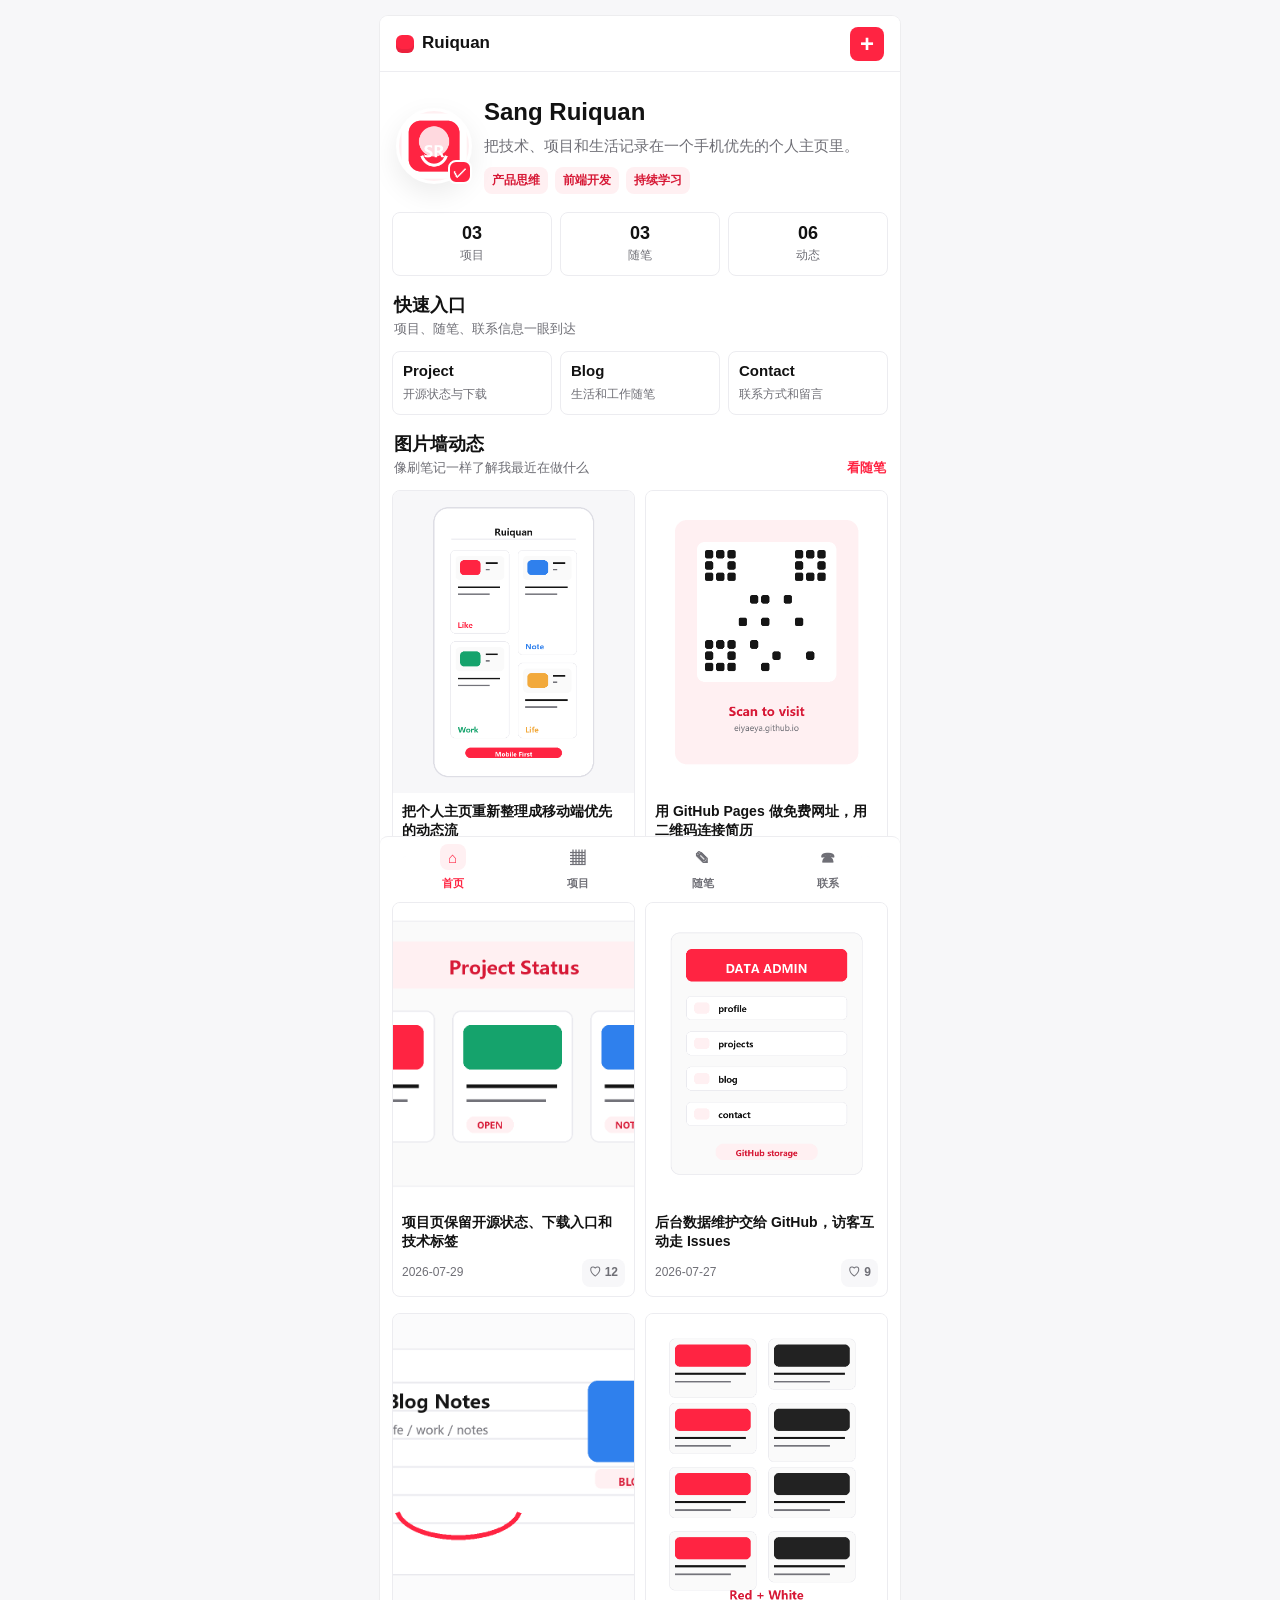
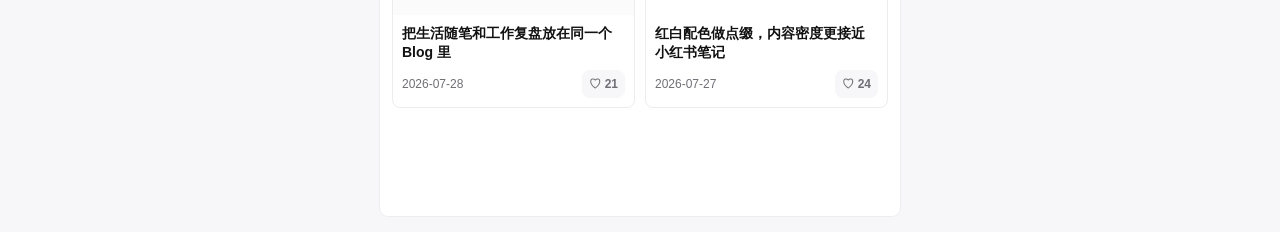
==== index.html @ a903d990 "Build mobile personal homepage" ====
<!doctype html>
<html lang="zh-CN">
  <head>
    <meta charset="utf-8" />
    <meta name="viewport" content="width=device-width, initial-scale=1, viewport-fit=cover" />
    <meta name="theme-color" content="#ff2442" />
    <meta name="description" content="Sang Ruiquan 的个人主页：项目、随笔、动态和联系方式。" />
    <title>Sang Ruiquan | 个人主页</title>
    <link rel="manifest" href="site.webmanifest" />
    <link rel="stylesheet" href="styles.css" />
  </head>
  <body>
    <div class="app-shell">
      <header class="topbar" aria-label="站点顶部">
        <a class="brand-mark" href="#home" aria-label="返回首页">
          <span class="brand-dot"></span>
          <span>Ruiquan</span>
        </a>
        <div class="topbar-actions">
          <a class="icon-button" href="admin.html" aria-label="后台维护" title="后台维护">
            <span aria-hidden="true">+</span>
          </a>
        </div>
      </header>

      <main id="app" class="page-stack" aria-live="polite">
        <section class="loading-state">
          <div class="spinner" aria-hidden="true"></div>
          <p>正在加载个人主页</p>
        </section>
      </main>

      <nav class="bottom-nav" aria-label="主导航">
        <a class="nav-item is-active" data-route="home" href="#home">
          <span class="nav-icon" aria-hidden="true">⌂</span>
          <span>首页</span>
        </a>
        <a class="nav-item" data-route="projects" href="#projects">
          <span class="nav-icon" aria-hidden="true">▦</span>
          <span>项目</span>
        </a>
        <a class="nav-item" data-route="blog" href="#blog">
          <span class="nav-icon" aria-hidden="true">✎</span>
          <span>随笔</span>
        </a>
        <a class="nav-item" data-route="contact" href="#contact">
          <span class="nav-icon" aria-hidden="true">☎</span>
          <span>联系</span>
        </a>
      </nav>
    </div>

    <script src="app.js" type="module"></script>
  </body>
</html>
---- styles.css ----
:root {
  --red: #ff2442;
  --red-deep: #d71936;
  --red-soft: #fff0f2;
  --ink: #121212;
  --muted: #6f6f76;
  --line: #ececf0;
  --paper: #ffffff;
  --wash: #f7f7f9;
  --green: #15a36c;
  --amber: #b7791f;
  --shadow: 0 10px 28px rgba(18, 18, 18, 0.08);
  color-scheme: light;
  font-family: "PingFang SC", "HarmonyOS Sans SC", "Microsoft YaHei", "Helvetica Neue", Arial, sans-serif;
}

* {
  box-sizing: border-box;
}

html {
  background: var(--wash);
  min-height: 100%;
  scroll-behavior: smooth;
}

body {
  margin: 0;
  min-height: 100vh;
  background: var(--wash);
  color: var(--ink);
  font-size: 15px;
  line-height: 1.55;
  letter-spacing: 0;
}

a {
  color: inherit;
  text-decoration: none;
}

button,
input,
textarea,
select {
  font: inherit;
}

button {
  border: 0;
  cursor: pointer;
}

.app-shell {
  min-height: 100vh;
  max-width: 520px;
  margin: 0 auto;
  background: var(--paper);
  box-shadow: 0 0 0 1px rgba(0, 0, 0, 0.04);
}

.topbar {
  position: sticky;
  top: 0;
  z-index: 20;
  display: flex;
  align-items: center;
  justify-content: space-between;
  height: 56px;
  padding: max(10px, env(safe-area-inset-top)) 16px 10px;
  background: rgba(255, 255, 255, 0.94);
  border-bottom: 1px solid rgba(236, 236, 240, 0.9);
  backdrop-filter: blur(16px);
}

.brand-mark {
  display: inline-flex;
  align-items: center;
  min-width: 0;
  gap: 8px;
  font-size: 17px;
  font-weight: 800;
}

.brand-dot {
  width: 18px;
  height: 18px;
  border-radius: 6px;
  background: var(--red);
  box-shadow: inset 0 -4px 0 rgba(0, 0, 0, 0.08);
}

.topbar-actions {
  display: flex;
  gap: 8px;
}

.icon-button {
  display: inline-grid;
  place-items: center;
  width: 34px;
  height: 34px;
  border-radius: 8px;
  background: var(--red);
  color: #fff;
  font-size: 24px;
  font-weight: 600;
  line-height: 1;
}

.page-stack {
  min-height: calc(100vh - 128px);
  padding: 12px 12px calc(92px + env(safe-area-inset-bottom));
}

.view {
  display: grid;
  gap: 12px;
}

.profile-hero {
  display: grid;
  grid-template-columns: 76px minmax(0, 1fr);
  gap: 12px;
  align-items: center;
  padding: 14px 4px 6px;
}

.avatar-wrap {
  position: relative;
  width: 76px;
  aspect-ratio: 1;
}

.avatar {
  display: block;
  width: 76px;
  height: 76px;
  border-radius: 50%;
  object-fit: cover;
  border: 3px solid #fff;
  box-shadow: var(--shadow);
  background: var(--red-soft);
}

.avatar-badge {
  position: absolute;
  right: 0;
  bottom: 0;
  display: grid;
  place-items: center;
  width: 24px;
  height: 24px;
  border-radius: 8px;
  background: var(--red);
  color: #fff;
  font-size: 14px;
  font-weight: 800;
  border: 2px solid #fff;
}

.profile-copy {
  min-width: 0;
}

.profile-copy h1 {
  margin: 0;
  overflow-wrap: anywhere;
  font-size: 24px;
  line-height: 1.2;
}

.profile-copy p {
  margin: 7px 0 0;
  color: var(--muted);
}

.tag-row {
  display: flex;
  flex-wrap: wrap;
  gap: 7px;
  margin-top: 10px;
}

.tag {
  display: inline-flex;
  align-items: center;
  min-height: 26px;
  padding: 4px 8px;
  border-radius: 8px;
  background: var(--red-soft);
  color: var(--red-deep);
  font-size: 12px;
  font-weight: 700;
}

.metric-strip {
  display: grid;
  grid-template-columns: repeat(3, minmax(0, 1fr));
  gap: 8px;
}

.metric {
  min-width: 0;
  padding: 10px 8px;
  border: 1px solid var(--line);
  border-radius: 8px;
  text-align: center;
}

.metric strong {
  display: block;
  overflow-wrap: anywhere;
  font-size: 18px;
  line-height: 1.2;
}

.metric span {
  display: block;
  margin-top: 2px;
  color: var(--muted);
  font-size: 12px;
}

.section-head {
  display: flex;
  align-items: end;
  justify-content: space-between;
  gap: 12px;
  padding: 6px 2px 0;
}

.section-head h2 {
  margin: 0;
  font-size: 18px;
  line-height: 1.25;
}

.section-head p {
  margin: 3px 0 0;
  color: var(--muted);
  font-size: 13px;
}

.text-link {
  flex: 0 0 auto;
  color: var(--red);
  font-size: 13px;
  font-weight: 800;
}

.module-grid {
  display: grid;
  grid-template-columns: repeat(3, minmax(0, 1fr));
  gap: 8px;
}

.module-card {
  min-width: 0;
  padding: 10px;
  border-radius: 8px;
  background: var(--paper);
  border: 1px solid var(--line);
}

.module-card strong {
  display: block;
  overflow-wrap: anywhere;
  font-size: 15px;
  line-height: 1.25;
}

.module-card span {
  display: block;
  margin-top: 4px;
  color: var(--muted);
  font-size: 12px;
}

.feed-masonry {
  column-count: 2;
  column-gap: 10px;
}

.note-card {
  display: inline-block;
  width: 100%;
  margin: 0 0 10px;
  overflow: hidden;
  border-radius: 8px;
  background: var(--paper);
  border: 1px solid var(--line);
  break-inside: avoid;
}

.note-card img {
  display: block;
  width: 100%;
  aspect-ratio: 4 / 5;
  object-fit: cover;
  background: var(--wash);
}

.note-body {
  padding: 9px;
}

.note-title {
  margin: 0;
  overflow-wrap: anywhere;
  font-size: 14px;
  line-height: 1.35;
}

.note-meta {
  display: flex;
  align-items: center;
  justify-content: space-between;
  gap: 6px;
  margin-top: 8px;
  color: var(--muted);
  font-size: 12px;
}

.like-button {
  display: inline-flex;
  align-items: center;
  gap: 4px;
  min-height: 28px;
  padding: 4px 7px;
  border-radius: 8px;
  background: #f7f7f9;
  color: var(--muted);
  font-weight: 700;
}

.like-button.is-liked {
  background: var(--red-soft);
  color: var(--red);
}

.card-list {
  display: grid;
  gap: 10px;
}

.project-card,
.blog-card,
.contact-card,
.admin-panel {
  border: 1px solid var(--line);
  border-radius: 8px;
  background: var(--paper);
}

.project-card,
.blog-card {
  overflow: hidden;
}

.project-card img,
.blog-card img {
  display: block;
  width: 100%;
  aspect-ratio: 16 / 10;
  object-fit: cover;
  background: var(--wash);
}

.content-pad {
  padding: 12px;
}

.card-kicker {
  display: flex;
  align-items: center;
  justify-content: space-between;
  gap: 8px;
  margin-bottom: 7px;
  color: var(--muted);
  font-size: 12px;
}

.status-pill {
  display: inline-flex;
  align-items: center;
  min-height: 24px;
  padding: 3px 8px;
  border-radius: 8px;
  background: #eefbf5;
  color: var(--green);
  font-size: 12px;
  font-weight: 800;
}

.status-pill.is-closed {
  background: #fff7e8;
  color: var(--amber);
}

.card-title {
  margin: 0;
  overflow-wrap: anywhere;
  font-size: 18px;
  line-height: 1.3;
}

.card-copy {
  margin: 8px 0 0;
  color: var(--muted);
}

.action-row {
  display: flex;
  flex-wrap: wrap;
  gap: 8px;
  margin-top: 12px;
}

.primary-button,
.secondary-button,
.ghost-button {
  display: inline-flex;
  align-items: center;
  justify-content: center;
  gap: 6px;
  min-height: 36px;
  max-width: 100%;
  padding: 8px 12px;
  border-radius: 8px;
  font-weight: 800;
  line-height: 1.2;
}

.primary-button {
  background: var(--red);
  color: #fff;
}

.secondary-button {
  background: var(--red-soft);
  color: var(--red-deep);
}

.ghost-button {
  background: #f7f7f9;
  color: var(--ink);
}

.button-disabled {
  opacity: 0.48;
  pointer-events: none;
}

.blog-card .card-copy {
  display: -webkit-box;
  overflow: hidden;
  -webkit-box-orient: vertical;
  -webkit-line-clamp: 3;
}

.contact-grid {
  display: grid;
  gap: 9px;
}

.contact-card {
  display: flex;
  align-items: center;
  justify-content: space-between;
  gap: 12px;
  padding: 12px;
}

.contact-main {
  min-width: 0;
}

.contact-main strong,
.contact-main span {
  display: block;
  overflow-wrap: anywhere;
}

.contact-main span {
  margin-top: 2px;
  color: var(--muted);
  font-size: 13px;
}

.contact-chip {
  flex: 0 0 auto;
  color: var(--red);
  font-size: 13px;
  font-weight: 800;
}

.notice-card {
  padding: 12px;
  border-radius: 8px;
  background: var(--red-soft);
  color: var(--red-deep);
}

.notice-card p {
  margin: 0;
}

.loading-state,
.error-state {
  display: grid;
  place-items: center;
  min-height: 300px;
  gap: 10px;
  color: var(--muted);
  text-align: center;
}

.spinner {
  width: 28px;
  height: 28px;
  border-radius: 50%;
  border: 3px solid var(--red-soft);
  border-top-color: var(--red);
  animation: spin 0.8s linear infinite;
}

@keyframes spin {
  to {
    transform: rotate(360deg);
  }
}

.bottom-nav {
  position: fixed;
  left: 50%;
  bottom: 0;
  z-index: 30;
  display: grid;
  grid-template-columns: repeat(4, minmax(0, 1fr));
  width: min(100%, 520px);
  height: calc(64px + env(safe-area-inset-bottom));
  padding: 6px 10px max(6px, env(safe-area-inset-bottom));
  transform: translateX(-50%);
  background: rgba(255, 255, 255, 0.96);
  border-top: 1px solid rgba(236, 236, 240, 0.95);
  backdrop-filter: blur(16px);
}

.nav-item {
  display: grid;
  place-items: center;
  gap: 2px;
  min-width: 0;
  color: var(--muted);
  font-size: 11px;
  font-weight: 700;
}

.nav-icon {
  display: grid;
  place-items: center;
  width: 26px;
  height: 26px;
  border-radius: 8px;
  font-size: 15px;
  line-height: 1;
}

.nav-item.is-active {
  color: var(--red);
}

.nav-item.is-active .nav-icon {
  background: var(--red-soft);
}

.admin-shell {
  max-width: 760px;
  min-height: 100vh;
  margin: 0 auto;
  padding: 12px;
  background: var(--paper);
}

.admin-header {
  display: flex;
  align-items: center;
  justify-content: space-between;
  gap: 12px;
  padding: 10px 0 14px;
  border-bottom: 1px solid var(--line);
}

.admin-header h1 {
  margin: 0;
  font-size: 21px;
}

.admin-grid {
  display: grid;
  gap: 12px;
  padding: 12px 0 28px;
}

.admin-panel {
  padding: 12px;
}

.admin-panel h2 {
  margin: 0 0 10px;
  font-size: 16px;
}

.field-grid {
  display: grid;
  gap: 9px;
}

.field-grid label {
  display: grid;
  gap: 5px;
  color: var(--muted);
  font-size: 13px;
  font-weight: 700;
}

.field-grid input,
.field-grid textarea {
  width: 100%;
  border: 1px solid var(--line);
  border-radius: 8px;
  padding: 10px;
  background: #fff;
  color: var(--ink);
  outline: none;
}

.field-grid textarea {
  min-height: 300px;
  resize: vertical;
  font-family: Consolas, "Courier New", monospace;
  font-size: 13px;
  line-height: 1.55;
}

.field-grid input:focus,
.field-grid textarea:focus {
  border-color: var(--red);
  box-shadow: 0 0 0 3px var(--red-soft);
}

.admin-status {
  min-height: 22px;
  margin: 0;
  color: var(--muted);
  font-size: 13px;
}

@media (min-width: 760px) {
  .app-shell {
    margin-top: 16px;
    margin-bottom: 16px;
    border-radius: 8px;
    overflow: hidden;
  }

  .bottom-nav {
    border-radius: 8px 8px 0 0;
  }
}
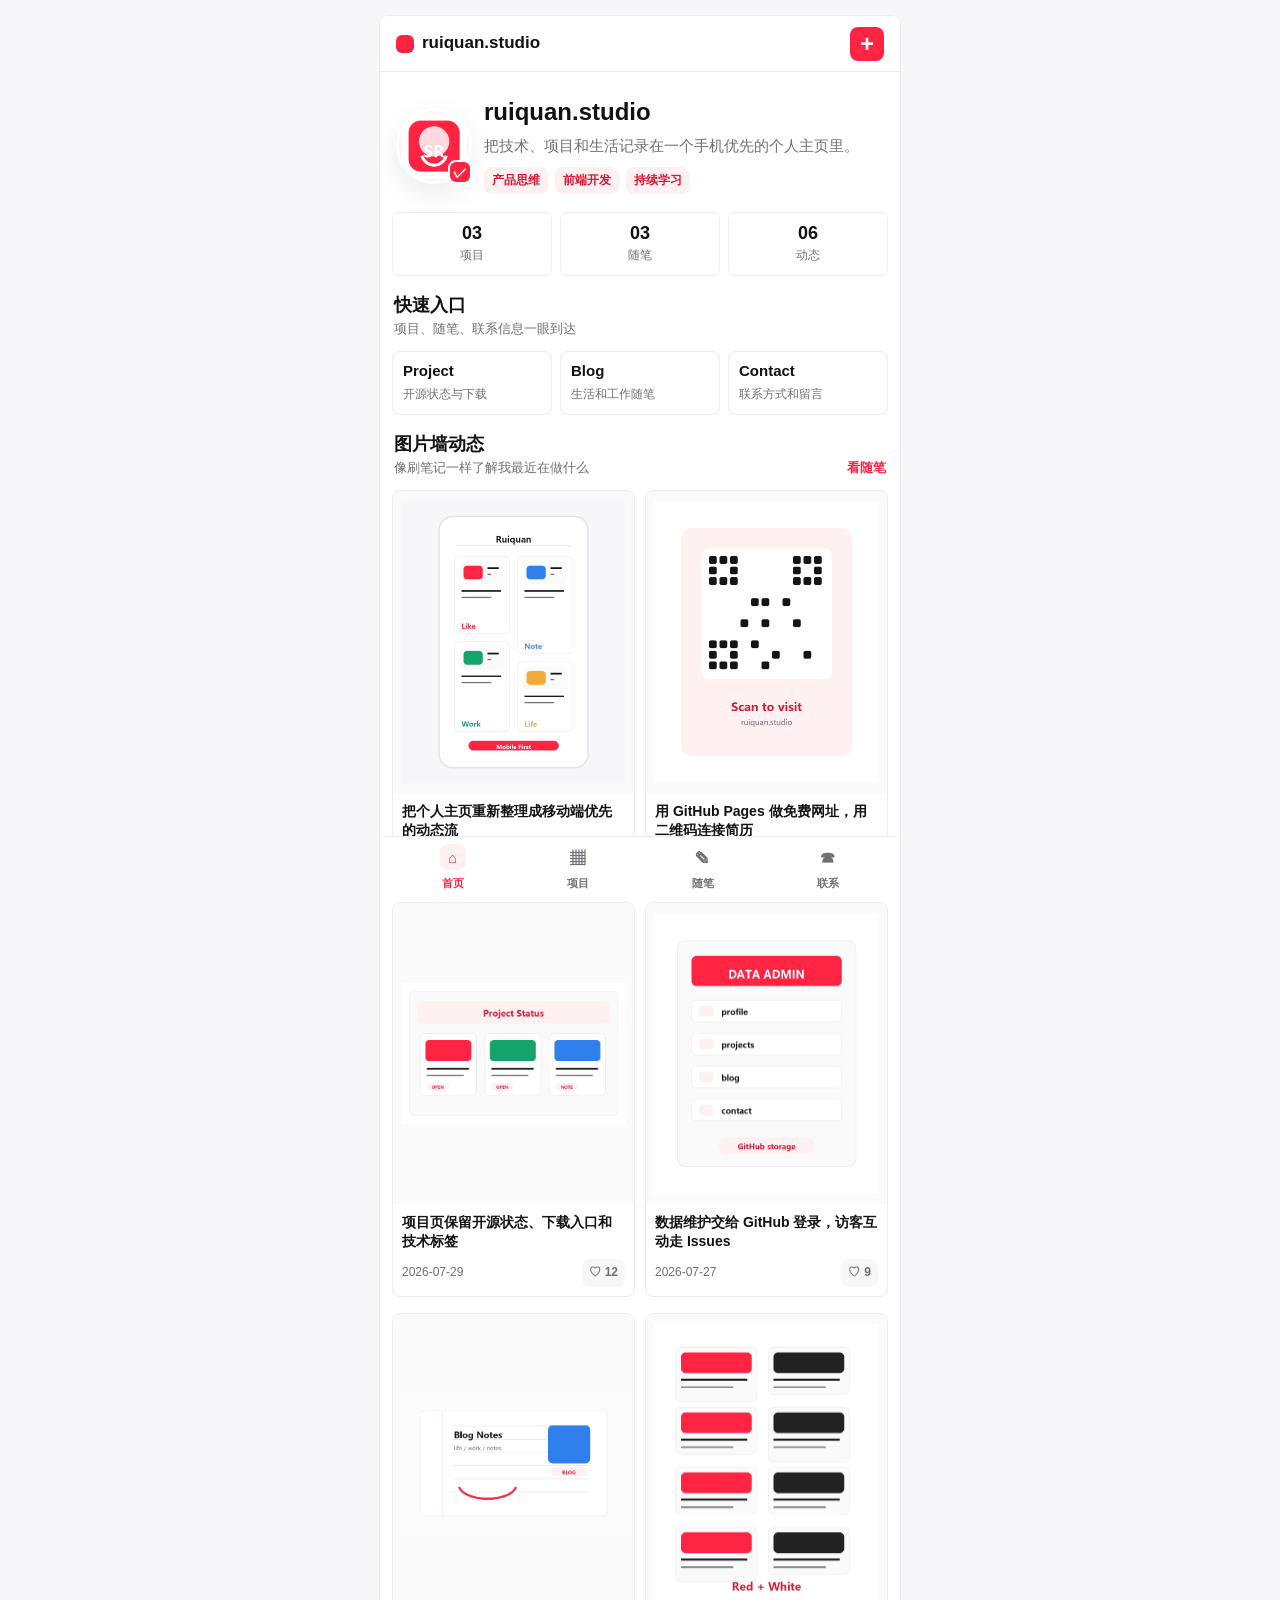
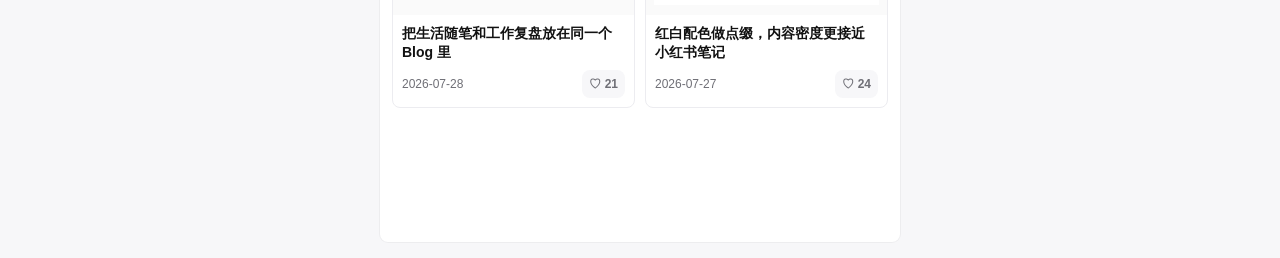
==== commit a6434e6b: "Secure maintenance and rename site branding" ====
--- a/index.html
+++ b/index.html
@@ -4,8 +4,8 @@
     <meta charset="utf-8" />
     <meta name="viewport" content="width=device-width, initial-scale=1, viewport-fit=cover" />
     <meta name="theme-color" content="#ff2442" />
-    <meta name="description" content="Sang Ruiquan 的个人主页：项目、随笔、动态和联系方式。" />
-    <title>Sang Ruiquan | 个人主页</title>
+    <meta name="description" content="ruiquan.studio：项目、随笔、动态和联系方式。" />
+    <title>ruiquan.studio | 个人主页</title>
     <link rel="manifest" href="site.webmanifest" />
     <link rel="stylesheet" href="styles.css" />
   </head>
@@ -14,10 +14,10 @@
       <header class="topbar" aria-label="站点顶部">
         <a class="brand-mark" href="#home" aria-label="返回首页">
           <span class="brand-dot"></span>
-          <span>Ruiquan</span>
+          <span>ruiquan.studio</span>
         </a>
         <div class="topbar-actions">
-          <a class="icon-button" href="admin.html" aria-label="后台维护" title="后台维护">
+          <a class="icon-button" href="#contact" aria-label="联系" title="联系">
             <span aria-hidden="true">+</span>
           </a>
         </div>
--- a/styles.css
+++ b/styles.css
@@ -110,7 +110,7 @@
 
 .page-stack {
   min-height: calc(100vh - 128px);
-  padding: 12px 12px calc(92px + env(safe-area-inset-bottom));
+  padding: 12px 12px calc(118px + env(safe-area-inset-bottom));
 }
 
 .view {
@@ -297,8 +297,9 @@
   display: block;
   width: 100%;
   aspect-ratio: 4 / 5;
-  object-fit: cover;
-  background: var(--wash);
+  object-fit: contain;
+  padding: 8px;
+  background: #fafafa;
 }
 
 .note-body {
@@ -365,6 +366,13 @@
   aspect-ratio: 16 / 10;
   object-fit: cover;
   background: var(--wash);
+}
+
+.qr-card img {
+  aspect-ratio: 1;
+  object-fit: contain;
+  padding: 18px;
+  background: #fff;
 }
 
 .content-pad {
@@ -644,6 +652,11 @@
   line-height: 1.55;
 }
 
+.field-grid .compact-textarea {
+  min-height: 92px;
+  font-family: inherit;
+}
+
 .field-grid input:focus,
 .field-grid textarea:focus {
   border-color: var(--red);
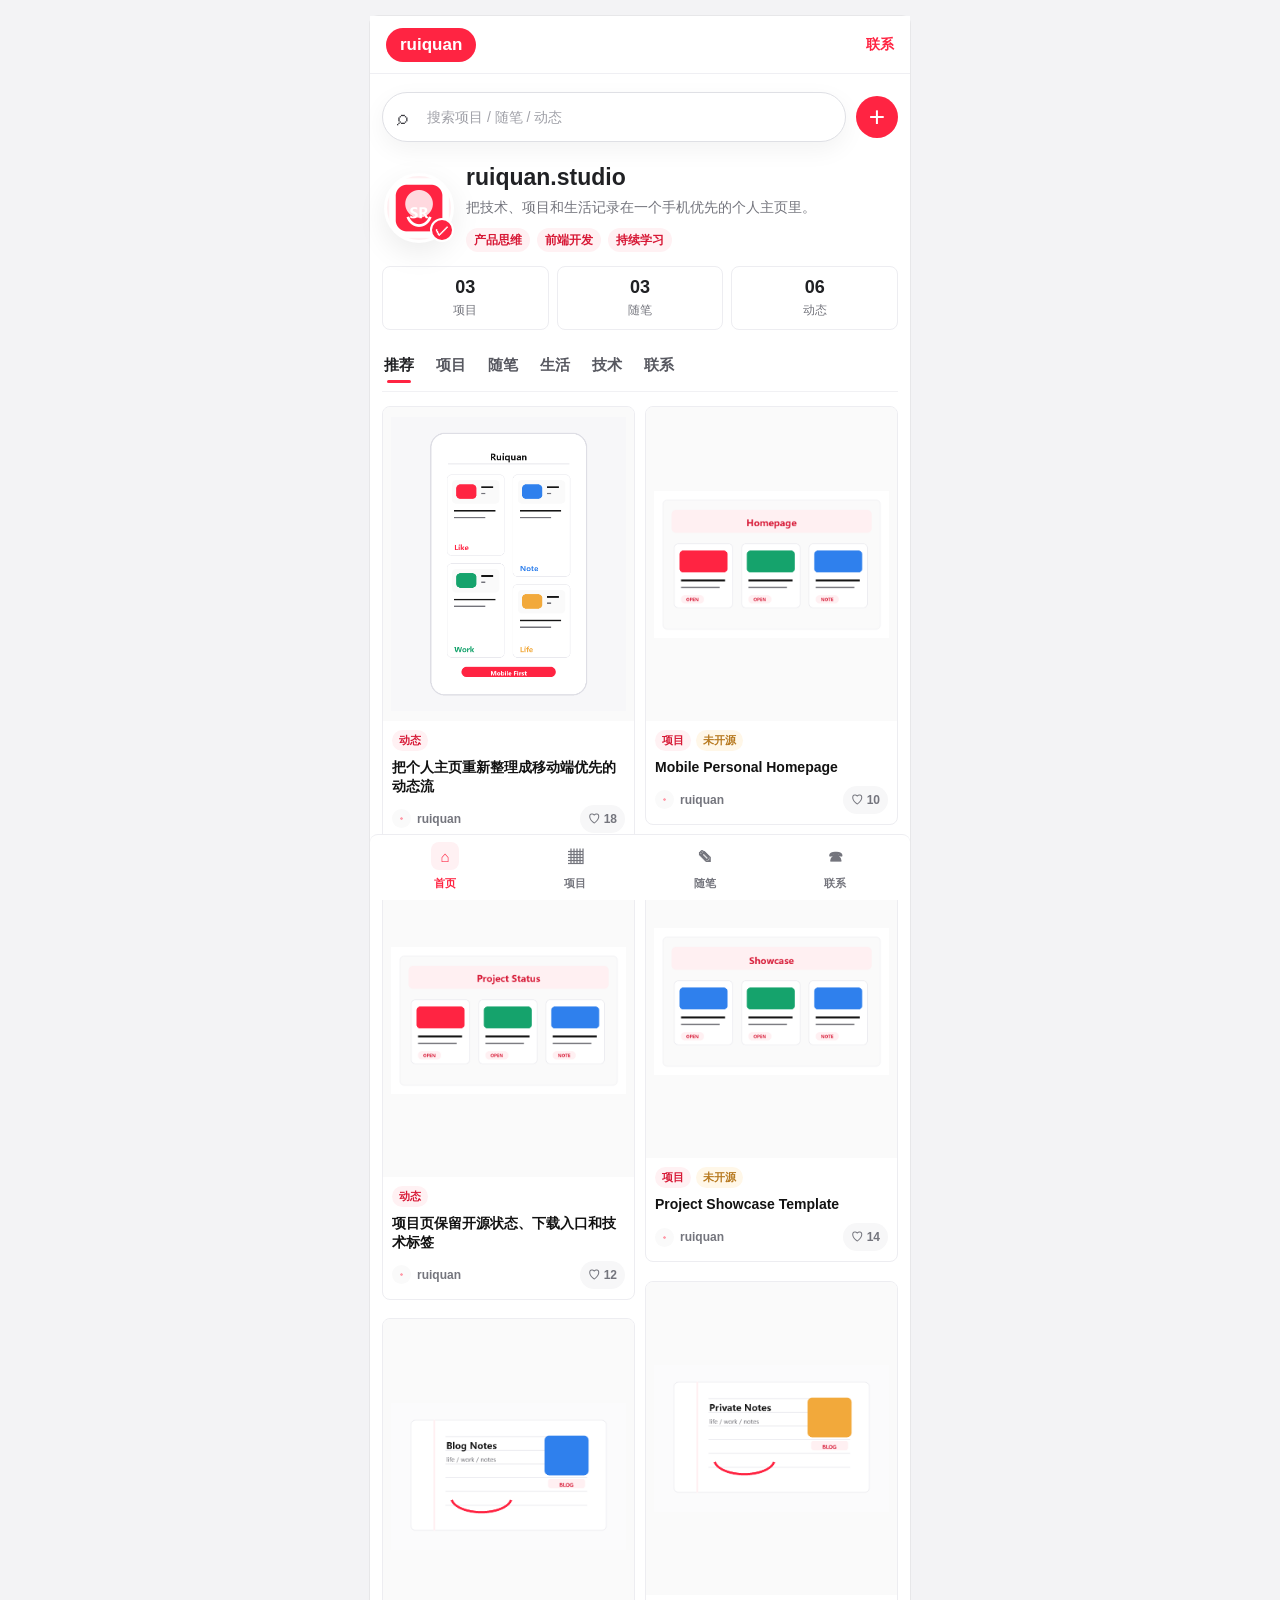
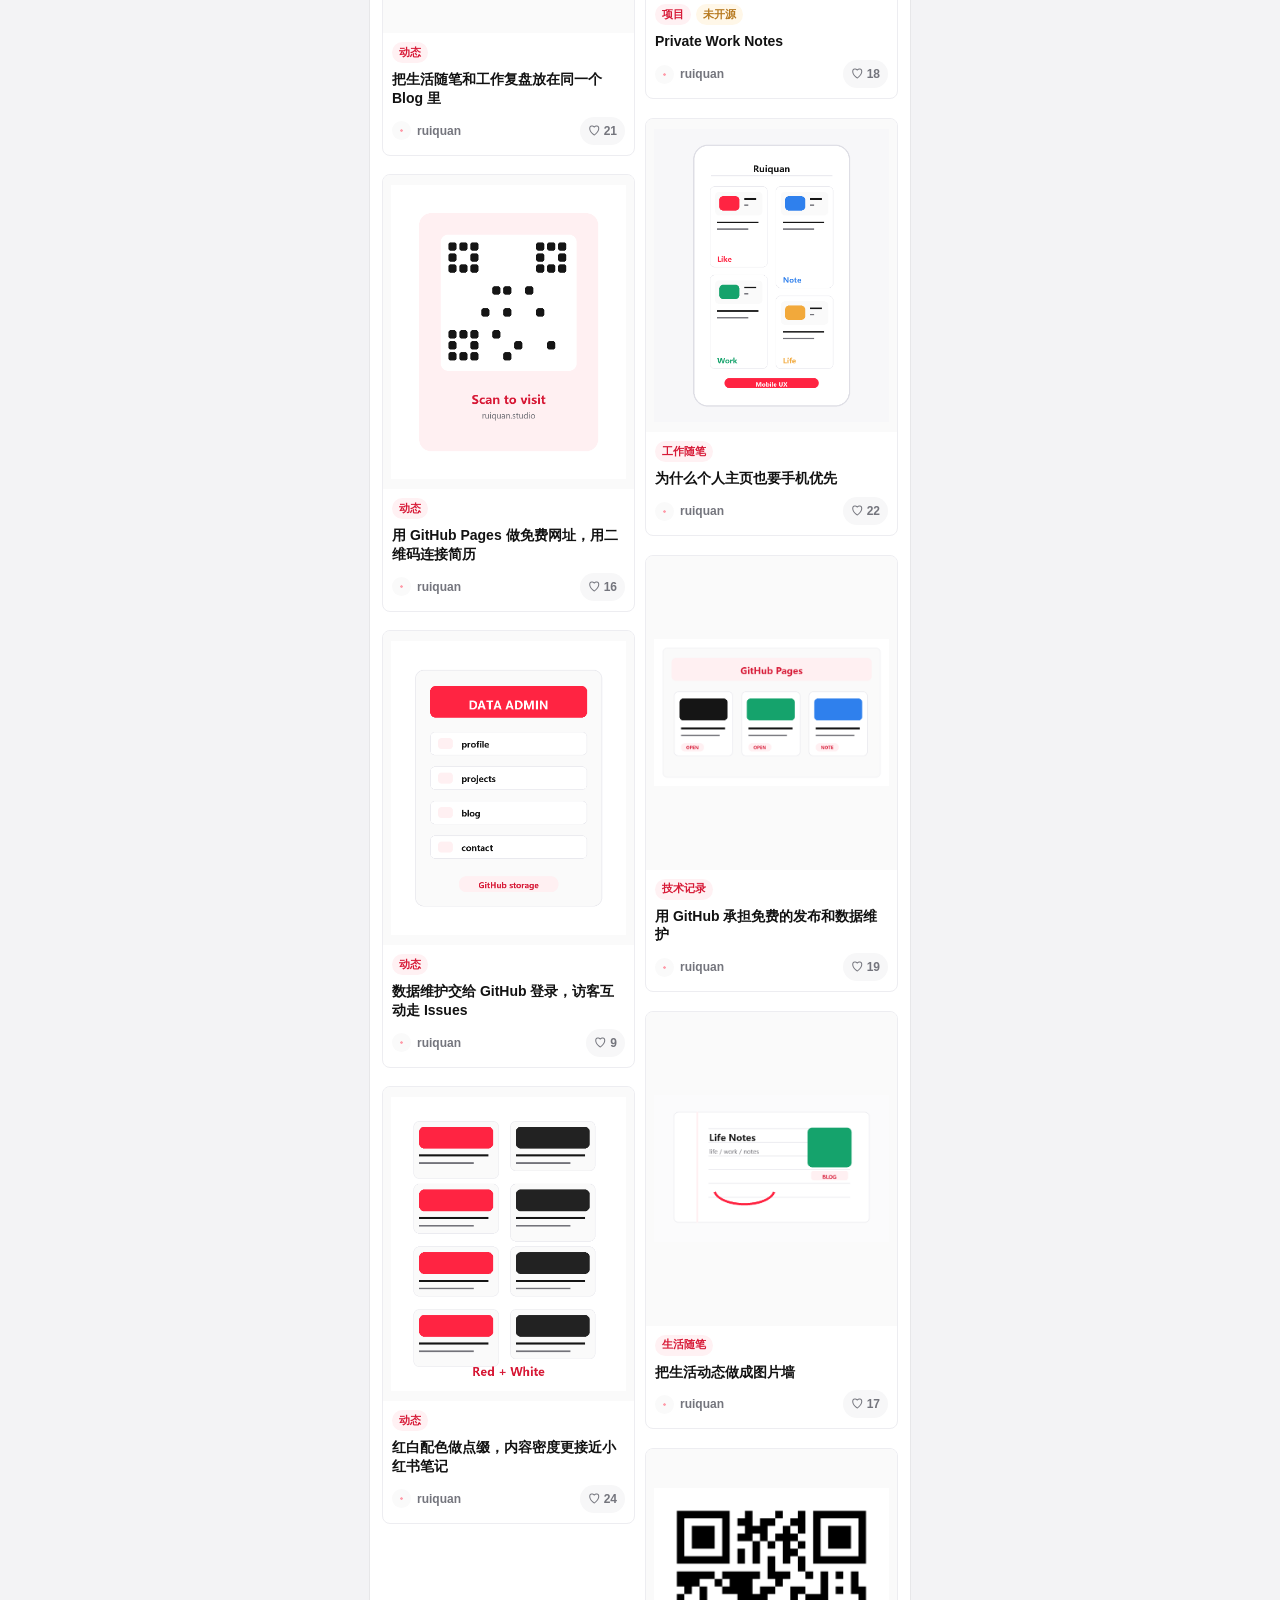
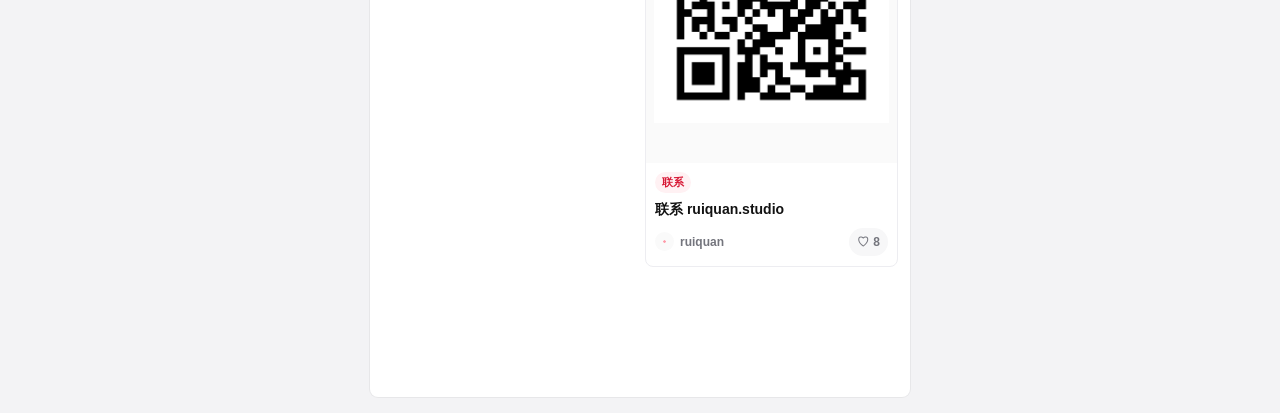
==== commit 22784356: "Refine homepage with Xiaohongshu-style notes" ====
--- a/index.html
+++ b/index.html
@@ -12,21 +12,14 @@
   <body>
     <div class="app-shell">
       <header class="topbar" aria-label="站点顶部">
-        <a class="brand-mark" href="#home" aria-label="返回首页">
-          <span class="brand-dot"></span>
-          <span>ruiquan.studio</span>
-        </a>
-        <div class="topbar-actions">
-          <a class="icon-button" href="#contact" aria-label="联系" title="联系">
-            <span aria-hidden="true">+</span>
-          </a>
-        </div>
+        <a class="brand-pill" href="#home" aria-label="返回首页">ruiquan</a>
+        <a class="topbar-link" href="#contact">联系</a>
       </header>
 
       <main id="app" class="page-stack" aria-live="polite">
         <section class="loading-state">
           <div class="spinner" aria-hidden="true"></div>
-          <p>正在加载个人主页</p>
+          <p>正在加载 ruiquan.studio</p>
         </section>
       </main>
 
--- a/styles.css
+++ b/styles.css
@@ -1,15 +1,15 @@
 :root {
   --red: #ff2442;
   --red-deep: #d71936;
-  --red-soft: #fff0f2;
-  --ink: #121212;
-  --muted: #6f6f76;
-  --line: #ececf0;
+  --red-soft: #fff1f3;
+  --ink: #202124;
+  --muted: #74757d;
+  --soft: #f6f6f7;
+  --line: #ededf1;
   --paper: #ffffff;
-  --wash: #f7f7f9;
   --green: #15a36c;
   --amber: #b7791f;
-  --shadow: 0 10px 28px rgba(18, 18, 18, 0.08);
+  --shadow: 0 10px 30px rgba(17, 17, 17, 0.08);
   color-scheme: light;
   font-family: "PingFang SC", "HarmonyOS Sans SC", "Microsoft YaHei", "Helvetica Neue", Arial, sans-serif;
 }
@@ -19,19 +19,23 @@
 }
 
 html {
-  background: var(--wash);
   min-height: 100%;
+  background: #f3f3f5;
   scroll-behavior: smooth;
 }
 
 body {
   margin: 0;
   min-height: 100vh;
-  background: var(--wash);
+  background: #f3f3f5;
   color: var(--ink);
   font-size: 15px;
-  line-height: 1.55;
+  line-height: 1.5;
   letter-spacing: 0;
+}
+
+body.is-detail-open {
+  overflow: hidden;
 }
 
 a {
@@ -40,77 +44,63 @@
 }
 
 button,
-input,
-textarea,
-select {
+input {
   font: inherit;
 }
 
 button {
   border: 0;
+  background: transparent;
   cursor: pointer;
 }
 
 .app-shell {
+  position: relative;
   min-height: 100vh;
-  max-width: 520px;
+  max-width: 540px;
   margin: 0 auto;
   background: var(--paper);
-  box-shadow: 0 0 0 1px rgba(0, 0, 0, 0.04);
 }
 
 .topbar {
   position: sticky;
   top: 0;
-  z-index: 20;
+  z-index: 30;
   display: flex;
   align-items: center;
   justify-content: space-between;
-  height: 56px;
+  gap: 12px;
+  height: 58px;
   padding: max(10px, env(safe-area-inset-top)) 16px 10px;
-  background: rgba(255, 255, 255, 0.94);
-  border-bottom: 1px solid rgba(236, 236, 240, 0.9);
+  background: rgba(255, 255, 255, 0.96);
+  border-bottom: 1px solid rgba(237, 237, 241, 0.85);
   backdrop-filter: blur(16px);
 }
 
-.brand-mark {
+.brand-pill {
   display: inline-flex;
   align-items: center;
-  min-width: 0;
-  gap: 8px;
-  font-size: 17px;
-  font-weight: 800;
-}
-
-.brand-dot {
-  width: 18px;
-  height: 18px;
-  border-radius: 6px;
-  background: var(--red);
-  box-shadow: inset 0 -4px 0 rgba(0, 0, 0, 0.08);
-}
-
-.topbar-actions {
-  display: flex;
-  gap: 8px;
-}
-
-.icon-button {
-  display: inline-grid;
-  place-items: center;
-  width: 34px;
+  justify-content: center;
+  min-width: 88px;
   height: 34px;
-  border-radius: 8px;
+  padding: 0 14px;
+  border-radius: 999px;
   background: var(--red);
   color: #fff;
-  font-size: 24px;
-  font-weight: 600;
+  font-size: 17px;
+  font-weight: 900;
   line-height: 1;
 }
 
+.topbar-link {
+  color: var(--red);
+  font-size: 14px;
+  font-weight: 800;
+}
+
 .page-stack {
-  min-height: calc(100vh - 128px);
-  padding: 12px 12px calc(118px + env(safe-area-inset-bottom));
+  min-height: calc(100vh - 124px);
+  padding: 12px 12px calc(112px + env(safe-area-inset-bottom));
 }
 
 .view {
@@ -118,45 +108,96 @@
   gap: 12px;
 }
 
-.profile-hero {
-  display: grid;
-  grid-template-columns: 76px minmax(0, 1fr);
+.search-panel {
+  display: grid;
+  grid-template-columns: minmax(0, 1fr) 42px;
+  gap: 10px;
+  align-items: center;
+  padding: 6px 0 2px;
+}
+
+.search-box {
+  display: grid;
+  grid-template-columns: 28px minmax(0, 1fr);
+  align-items: center;
+  min-height: 50px;
+  padding: 0 14px;
+  border: 1px solid #dfe0e5;
+  border-radius: 999px;
+  background: #fff;
+  box-shadow: 0 8px 24px rgba(17, 17, 17, 0.05);
+}
+
+.search-box span {
+  color: #3b3b40;
+  font-size: 21px;
+}
+
+.search-box input {
+  min-width: 0;
+  border: 0;
+  outline: 0;
+  color: var(--ink);
+  background: transparent;
+  font-size: 14px;
+}
+
+.search-box input::placeholder {
+  color: #a0a1a8;
+}
+
+.publish-button {
+  display: grid;
+  place-items: center;
+  width: 42px;
+  height: 42px;
+  border-radius: 999px;
+  background: var(--red);
+  color: #fff;
+  font-size: 28px;
+  font-weight: 500;
+  line-height: 1;
+}
+
+.profile-strip {
+  display: grid;
+  grid-template-columns: 70px minmax(0, 1fr);
   gap: 12px;
   align-items: center;
-  padding: 14px 4px 6px;
+  padding: 8px 2px 2px;
 }
 
 .avatar-wrap {
   position: relative;
-  width: 76px;
+  width: 70px;
   aspect-ratio: 1;
 }
 
 .avatar {
   display: block;
-  width: 76px;
-  height: 76px;
+  width: 70px;
+  height: 70px;
   border-radius: 50%;
   object-fit: cover;
   border: 3px solid #fff;
+  background: var(--red-soft);
   box-shadow: var(--shadow);
-  background: var(--red-soft);
 }
 
 .avatar-badge {
   position: absolute;
   right: 0;
-  bottom: 0;
+  bottom: 1px;
   display: grid;
   place-items: center;
   width: 24px;
   height: 24px;
-  border-radius: 8px;
+  border: 2px solid #fff;
+  border-radius: 50%;
   background: var(--red);
   color: #fff;
   font-size: 14px;
-  font-weight: 800;
-  border: 2px solid #fff;
+  font-weight: 900;
 }
 
 .profile-copy {
@@ -166,13 +207,14 @@
 .profile-copy h1 {
   margin: 0;
   overflow-wrap: anywhere;
-  font-size: 24px;
-  line-height: 1.2;
+  font-size: 23px;
+  line-height: 1.18;
 }
 
 .profile-copy p {
-  margin: 7px 0 0;
-  color: var(--muted);
+  margin: 6px 0 0;
+  color: var(--muted);
+  font-size: 14px;
 }
 
 .tag-row {
@@ -182,16 +224,35 @@
   margin-top: 10px;
 }
 
-.tag {
+.tag,
+.mini-chip {
   display: inline-flex;
   align-items: center;
-  min-height: 26px;
-  padding: 4px 8px;
-  border-radius: 8px;
+  min-height: 24px;
+  max-width: 100%;
+  padding: 3px 8px;
+  border-radius: 999px;
   background: var(--red-soft);
   color: var(--red-deep);
   font-size: 12px;
-  font-weight: 700;
+  font-weight: 800;
+  line-height: 1.2;
+}
+
+.mini-chip {
+  min-height: 21px;
+  padding: 3px 7px;
+  font-size: 11px;
+}
+
+.mini-chip.is-open {
+  background: #eefbf5;
+  color: var(--green);
+}
+
+.mini-chip.is-private {
+  background: #fff7e8;
+  color: var(--amber);
 }
 
 .metric-strip {
@@ -205,12 +266,12 @@
   padding: 10px 8px;
   border: 1px solid var(--line);
   border-radius: 8px;
+  background: #fff;
   text-align: center;
 }
 
 .metric strong {
   display: block;
-  overflow-wrap: anywhere;
   font-size: 18px;
   line-height: 1.2;
 }
@@ -222,74 +283,63 @@
   font-size: 12px;
 }
 
-.section-head {
-  display: flex;
-  align-items: end;
-  justify-content: space-between;
-  gap: 12px;
-  padding: 6px 2px 0;
-}
-
-.section-head h2 {
-  margin: 0;
-  font-size: 18px;
-  line-height: 1.25;
-}
-
-.section-head p {
-  margin: 3px 0 0;
-  color: var(--muted);
-  font-size: 13px;
-}
-
-.text-link {
+.channel-tabs {
+  position: sticky;
+  top: 58px;
+  z-index: 20;
+  display: flex;
+  gap: 22px;
+  overflow-x: auto;
+  padding: 10px 2px 8px;
+  background: rgba(255, 255, 255, 0.96);
+  border-bottom: 1px solid rgba(237, 237, 241, 0.75);
+  scrollbar-width: none;
+  backdrop-filter: blur(14px);
+}
+
+.channel-tabs::-webkit-scrollbar {
+  display: none;
+}
+
+.channel-tab {
+  position: relative;
   flex: 0 0 auto;
-  color: var(--red);
-  font-size: 13px;
+  padding: 2px 0 7px;
+  color: #575860;
+  font-size: 15px;
   font-weight: 800;
 }
 
-.module-grid {
-  display: grid;
-  grid-template-columns: repeat(3, minmax(0, 1fr));
-  gap: 8px;
-}
-
-.module-card {
-  min-width: 0;
-  padding: 10px;
-  border-radius: 8px;
-  background: var(--paper);
-  border: 1px solid var(--line);
-}
-
-.module-card strong {
-  display: block;
-  overflow-wrap: anywhere;
-  font-size: 15px;
-  line-height: 1.25;
-}
-
-.module-card span {
-  display: block;
-  margin-top: 4px;
-  color: var(--muted);
-  font-size: 12px;
+.channel-tab.is-active {
+  color: var(--ink);
+}
+
+.channel-tab.is-active::after {
+  position: absolute;
+  left: 50%;
+  bottom: 0;
+  width: 24px;
+  height: 3px;
+  border-radius: 999px;
+  background: var(--red);
+  content: "";
+  transform: translateX(-50%);
 }
 
 .feed-masonry {
   column-count: 2;
   column-gap: 10px;
+  padding-top: 2px;
 }
 
 .note-card {
   display: inline-block;
   width: 100%;
-  margin: 0 0 10px;
+  margin: 0 0 12px;
   overflow: hidden;
+  border: 1px solid var(--line);
   border-radius: 8px;
-  background: var(--paper);
-  border: 1px solid var(--line);
+  background: #fff;
   break-inside: avoid;
 }
 
@@ -303,36 +353,87 @@
 }
 
 .note-body {
-  padding: 9px;
+  padding: 9px 9px 10px;
+}
+
+.note-chip-row {
+  display: flex;
+  flex-wrap: wrap;
+  gap: 5px;
+  margin-bottom: 7px;
 }
 
 .note-title {
+  display: -webkit-box;
   margin: 0;
+  overflow: hidden;
+  color: #121212;
+  font-size: 14px;
+  font-weight: 900;
+  line-height: 1.35;
   overflow-wrap: anywhere;
+  -webkit-box-orient: vertical;
+  -webkit-line-clamp: 2;
+}
+
+.note-meta,
+.note-actions {
+  display: flex;
+  align-items: center;
+  justify-content: space-between;
+  gap: 8px;
+  margin-top: 9px;
+  color: var(--muted);
+  font-size: 12px;
+}
+
+.author-mini {
+  display: inline-flex;
+  align-items: center;
+  min-width: 0;
+  gap: 6px;
+  color: var(--muted);
+  font-size: 12px;
+  font-weight: 700;
+}
+
+.author-mini img {
+  width: 19px;
+  height: 19px;
+  border-radius: 50%;
+  object-fit: cover;
+}
+
+.author-mini.is-large {
+  color: var(--ink);
   font-size: 14px;
-  line-height: 1.35;
-}
-
-.note-meta {
-  display: flex;
-  align-items: center;
-  justify-content: space-between;
-  gap: 6px;
-  margin-top: 8px;
+}
+
+.author-mini.is-large img {
+  width: 34px;
+  height: 34px;
+}
+
+.author-mini small {
+  display: block;
+  margin-top: 1px;
   color: var(--muted);
   font-size: 12px;
+  font-weight: 600;
 }
 
 .like-button {
   display: inline-flex;
   align-items: center;
+  justify-content: center;
   gap: 4px;
   min-height: 28px;
-  padding: 4px 7px;
-  border-radius: 8px;
-  background: #f7f7f9;
-  color: var(--muted);
-  font-weight: 700;
+  padding: 4px 8px;
+  border-radius: 999px;
+  background: #f7f7f8;
+  color: var(--muted);
+  font-weight: 800;
+  line-height: 1;
 }
 
 .like-button.is-liked {
@@ -340,32 +441,172 @@
   color: var(--red);
 }
 
-.card-list {
-  display: grid;
-  gap: 10px;
-}
-
+.page-intro {
+  padding: 4px 2px 2px;
+}
+
+.page-eyebrow {
+  color: var(--red);
+  font-size: 12px;
+  font-weight: 900;
+}
+
+.page-intro h2 {
+  margin: 3px 0 0;
+  font-size: 24px;
+  line-height: 1.2;
+}
+
+.page-intro p {
+  margin: 6px 0 0;
+  color: var(--muted);
+  font-size: 14px;
+}
+
+.note-list-grid {
+  display: grid;
+  gap: 12px;
+}
+
+.wide-note,
 .project-card,
 .blog-card,
-.contact-card,
-.admin-panel {
+.contact-card {
+  overflow: hidden;
   border: 1px solid var(--line);
   border-radius: 8px;
-  background: var(--paper);
-}
-
-.project-card,
-.blog-card {
-  overflow: hidden;
-}
-
+  background: #fff;
+}
+
+.wide-note img,
 .project-card img,
 .blog-card img {
   display: block;
   width: 100%;
   aspect-ratio: 16 / 10;
-  object-fit: cover;
-  background: var(--wash);
+  object-fit: contain;
+  padding: 10px;
+  background: #fafafa;
+}
+
+.wide-note-body,
+.content-pad {
+  padding: 12px;
+}
+
+.card-kicker {
+  display: flex;
+  align-items: center;
+  justify-content: space-between;
+  gap: 10px;
+  margin-bottom: 7px;
+  color: var(--muted);
+  font-size: 12px;
+}
+
+.card-title {
+  margin: 0;
+  overflow-wrap: anywhere;
+  font-size: 18px;
+  line-height: 1.3;
+}
+
+.card-copy {
+  margin: 8px 0 0;
+  color: var(--muted);
+}
+
+.action-row {
+  display: flex;
+  flex-wrap: wrap;
+  gap: 8px;
+  margin-top: 12px;
+}
+
+.primary-button,
+.secondary-button,
+.ghost-button,
+.toolbar-link,
+.follow-button {
+  display: inline-flex;
+  align-items: center;
+  justify-content: center;
+  gap: 6px;
+  min-height: 36px;
+  max-width: 100%;
+  padding: 8px 13px;
+  border-radius: 999px;
+  font-weight: 900;
+  line-height: 1.2;
+}
+
+.primary-button,
+.follow-button {
+  background: var(--red);
+  color: #fff;
+}
+
+.secondary-button,
+.toolbar-link {
+  background: var(--red-soft);
+  color: var(--red-deep);
+}
+
+.ghost-button {
+  background: #f7f7f8;
+  color: var(--ink);
+}
+
+.button-disabled {
+  opacity: 0.55;
+  pointer-events: none;
+}
+
+.contact-grid {
+  display: grid;
+  gap: 9px;
+}
+
+.contact-card {
+  display: flex;
+  align-items: center;
+  justify-content: space-between;
+  gap: 12px;
+  padding: 12px;
+}
+
+.contact-main {
+  min-width: 0;
+}
+
+.contact-main strong,
+.contact-main span {
+  display: block;
+  overflow-wrap: anywhere;
+}
+
+.contact-main span {
+  margin-top: 2px;
+  color: var(--muted);
+  font-size: 13px;
+}
+
+.contact-chip {
+  flex: 0 0 auto;
+  color: var(--red);
+  font-size: 13px;
+  font-weight: 900;
+}
+
+.notice-card {
+  padding: 12px;
+  border-radius: 8px;
+  background: var(--red-soft);
+  color: var(--red-deep);
+}
+
+.notice-card p {
+  margin: 0;
 }
 
 .qr-card img {
@@ -375,153 +616,20 @@
   background: #fff;
 }
 
-.content-pad {
-  padding: 12px;
-}
-
-.card-kicker {
-  display: flex;
-  align-items: center;
-  justify-content: space-between;
-  gap: 8px;
-  margin-bottom: 7px;
-  color: var(--muted);
-  font-size: 12px;
-}
-
-.status-pill {
-  display: inline-flex;
-  align-items: center;
-  min-height: 24px;
-  padding: 3px 8px;
-  border-radius: 8px;
-  background: #eefbf5;
-  color: var(--green);
-  font-size: 12px;
-  font-weight: 800;
-}
-
-.status-pill.is-closed {
-  background: #fff7e8;
-  color: var(--amber);
-}
-
-.card-title {
-  margin: 0;
-  overflow-wrap: anywhere;
-  font-size: 18px;
-  line-height: 1.3;
-}
-
-.card-copy {
-  margin: 8px 0 0;
-  color: var(--muted);
-}
-
-.action-row {
-  display: flex;
-  flex-wrap: wrap;
-  gap: 8px;
-  margin-top: 12px;
-}
-
-.primary-button,
-.secondary-button,
-.ghost-button {
-  display: inline-flex;
-  align-items: center;
-  justify-content: center;
-  gap: 6px;
-  min-height: 36px;
-  max-width: 100%;
-  padding: 8px 12px;
-  border-radius: 8px;
-  font-weight: 800;
-  line-height: 1.2;
-}
-
-.primary-button {
-  background: var(--red);
-  color: #fff;
-}
-
-.secondary-button {
-  background: var(--red-soft);
-  color: var(--red-deep);
-}
-
-.ghost-button {
-  background: #f7f7f9;
-  color: var(--ink);
-}
-
-.button-disabled {
-  opacity: 0.48;
-  pointer-events: none;
-}
-
-.blog-card .card-copy {
-  display: -webkit-box;
-  overflow: hidden;
-  -webkit-box-orient: vertical;
-  -webkit-line-clamp: 3;
-}
-
-.contact-grid {
-  display: grid;
-  gap: 9px;
-}
-
-.contact-card {
-  display: flex;
-  align-items: center;
-  justify-content: space-between;
-  gap: 12px;
-  padding: 12px;
-}
-
-.contact-main {
-  min-width: 0;
-}
-
-.contact-main strong,
-.contact-main span {
-  display: block;
-  overflow-wrap: anywhere;
-}
-
-.contact-main span {
-  margin-top: 2px;
-  color: var(--muted);
-  font-size: 13px;
-}
-
-.contact-chip {
-  flex: 0 0 auto;
-  color: var(--red);
-  font-size: 13px;
-  font-weight: 800;
-}
-
-.notice-card {
-  padding: 12px;
-  border-radius: 8px;
-  background: var(--red-soft);
-  color: var(--red-deep);
-}
-
-.notice-card p {
-  margin: 0;
-}
-
+.empty-feed,
 .loading-state,
 .error-state {
   display: grid;
   place-items: center;
-  min-height: 300px;
-  gap: 10px;
+  min-height: 220px;
+  gap: 8px;
   color: var(--muted);
   text-align: center;
+}
+
+.empty-feed strong,
+.error-state strong {
+  color: var(--ink);
 }
 
 .spinner {
@@ -546,12 +654,12 @@
   z-index: 30;
   display: grid;
   grid-template-columns: repeat(4, minmax(0, 1fr));
-  width: min(100%, 520px);
-  height: calc(64px + env(safe-area-inset-bottom));
-  padding: 6px 10px max(6px, env(safe-area-inset-bottom));
+  width: min(100%, 540px);
+  height: calc(66px + env(safe-area-inset-bottom));
+  padding: 6px 10px max(7px, env(safe-area-inset-bottom));
   transform: translateX(-50%);
   background: rgba(255, 255, 255, 0.96);
-  border-top: 1px solid rgba(236, 236, 240, 0.95);
+  border-top: 1px solid rgba(237, 237, 241, 0.95);
   backdrop-filter: blur(16px);
 }
 
@@ -562,14 +670,14 @@
   min-width: 0;
   color: var(--muted);
   font-size: 11px;
-  font-weight: 700;
+  font-weight: 800;
 }
 
 .nav-icon {
   display: grid;
   place-items: center;
-  width: 26px;
-  height: 26px;
+  width: 28px;
+  height: 28px;
   border-radius: 8px;
   font-size: 15px;
   line-height: 1;
@@ -583,91 +691,113 @@
   background: var(--red-soft);
 }
 
-.admin-shell {
-  max-width: 760px;
-  min-height: 100vh;
-  margin: 0 auto;
-  padding: 12px;
-  background: var(--paper);
-}
-
-.admin-header {
+.detail-overlay {
+  position: fixed;
+  inset: 0;
+  z-index: 100;
+  display: grid;
+  align-items: end;
+  justify-items: center;
+  background: rgba(0, 0, 0, 0.42);
+}
+
+.detail-sheet {
+  position: relative;
+  display: grid;
+  grid-template-rows: auto minmax(0, 1fr) auto;
+  width: min(100%, 540px);
+  height: 94vh;
+  max-height: 94vh;
+  overflow: hidden;
+  border-radius: 8px 8px 0 0;
+  background: #fff;
+}
+
+.detail-close {
+  position: absolute;
+  top: 10px;
+  left: 10px;
+  z-index: 2;
+  display: grid;
+  place-items: center;
+  width: 34px;
+  height: 34px;
+  border-radius: 50%;
+  background: rgba(32, 33, 36, 0.72);
+  color: #fff;
+  font-size: 24px;
+  line-height: 1;
+}
+
+.detail-media {
+  max-height: 42vh;
+  overflow: hidden;
+  border-bottom: 1px solid var(--line);
+  background: #fafafa;
+}
+
+.detail-media img {
+  display: block;
+  width: 100%;
+  max-height: 42vh;
+  object-fit: contain;
+}
+
+.detail-content {
+  min-height: 0;
+  overflow-y: auto;
+  padding: 14px 14px 18px;
+}
+
+.detail-author {
   display: flex;
   align-items: center;
   justify-content: space-between;
   gap: 12px;
-  padding: 10px 0 14px;
-  border-bottom: 1px solid var(--line);
-}
-
-.admin-header h1 {
+  margin-bottom: 14px;
+}
+
+.detail-content h2 {
   margin: 0;
+  overflow-wrap: anywhere;
   font-size: 21px;
-}
-
-.admin-grid {
-  display: grid;
-  gap: 12px;
-  padding: 12px 0 28px;
-}
-
-.admin-panel {
-  padding: 12px;
-}
-
-.admin-panel h2 {
-  margin: 0 0 10px;
-  font-size: 16px;
-}
-
-.field-grid {
-  display: grid;
-  gap: 9px;
-}
-
-.field-grid label {
-  display: grid;
-  gap: 5px;
-  color: var(--muted);
-  font-size: 13px;
-  font-weight: 700;
-}
-
-.field-grid input,
-.field-grid textarea {
-  width: 100%;
-  border: 1px solid var(--line);
-  border-radius: 8px;
-  padding: 10px;
-  background: #fff;
-  color: var(--ink);
-  outline: none;
-}
-
-.field-grid textarea {
-  min-height: 300px;
-  resize: vertical;
-  font-family: Consolas, "Courier New", monospace;
-  font-size: 13px;
-  line-height: 1.55;
-}
-
-.field-grid .compact-textarea {
-  min-height: 92px;
-  font-family: inherit;
-}
-
-.field-grid input:focus,
-.field-grid textarea:focus {
-  border-color: var(--red);
-  box-shadow: 0 0 0 3px var(--red-soft);
-}
-
-.admin-status {
-  min-height: 22px;
-  margin: 0;
-  color: var(--muted);
-  font-size: 13px;
+  line-height: 1.32;
+}
+
+.detail-content p {
+  margin: 10px 0 0;
+  color: #3f4047;
+}
+
+.comment-preview {
+  margin-top: 16px;
+  padding-top: 14px;
+  border-top: 1px solid var(--line);
+}
+
+.comment-head {
+  display: flex;
+  align-items: center;
+  justify-content: space-between;
+  gap: 10px;
+}
+
+.comment-head span {
+  color: var(--muted);
+  font-size: 12px;
+}
+
+.detail-toolbar {
+  display: flex;
+  align-items: center;
+  gap: 8px;
+  padding: 10px 12px max(10px, env(safe-area-inset-bottom));
+  border-top: 1px solid var(--line);
+  background: rgba(255, 255, 255, 0.98);
+}
+
+.detail-toolbar .toolbar-link {
+  flex: 1 1 0;
 }
 
 @media (min-width: 760px) {
@@ -675,10 +805,18 @@
     margin-top: 16px;
     margin-bottom: 16px;
     border-radius: 8px;
-    overflow: hidden;
+    box-shadow: 0 0 0 1px rgba(17, 17, 17, 0.05);
   }
 
   .bottom-nav {
     border-radius: 8px 8px 0 0;
   }
-}
+
+  .detail-overlay {
+    align-items: center;
+  }
+
+  .detail-sheet {
+    border-radius: 8px;
+  }
+}
